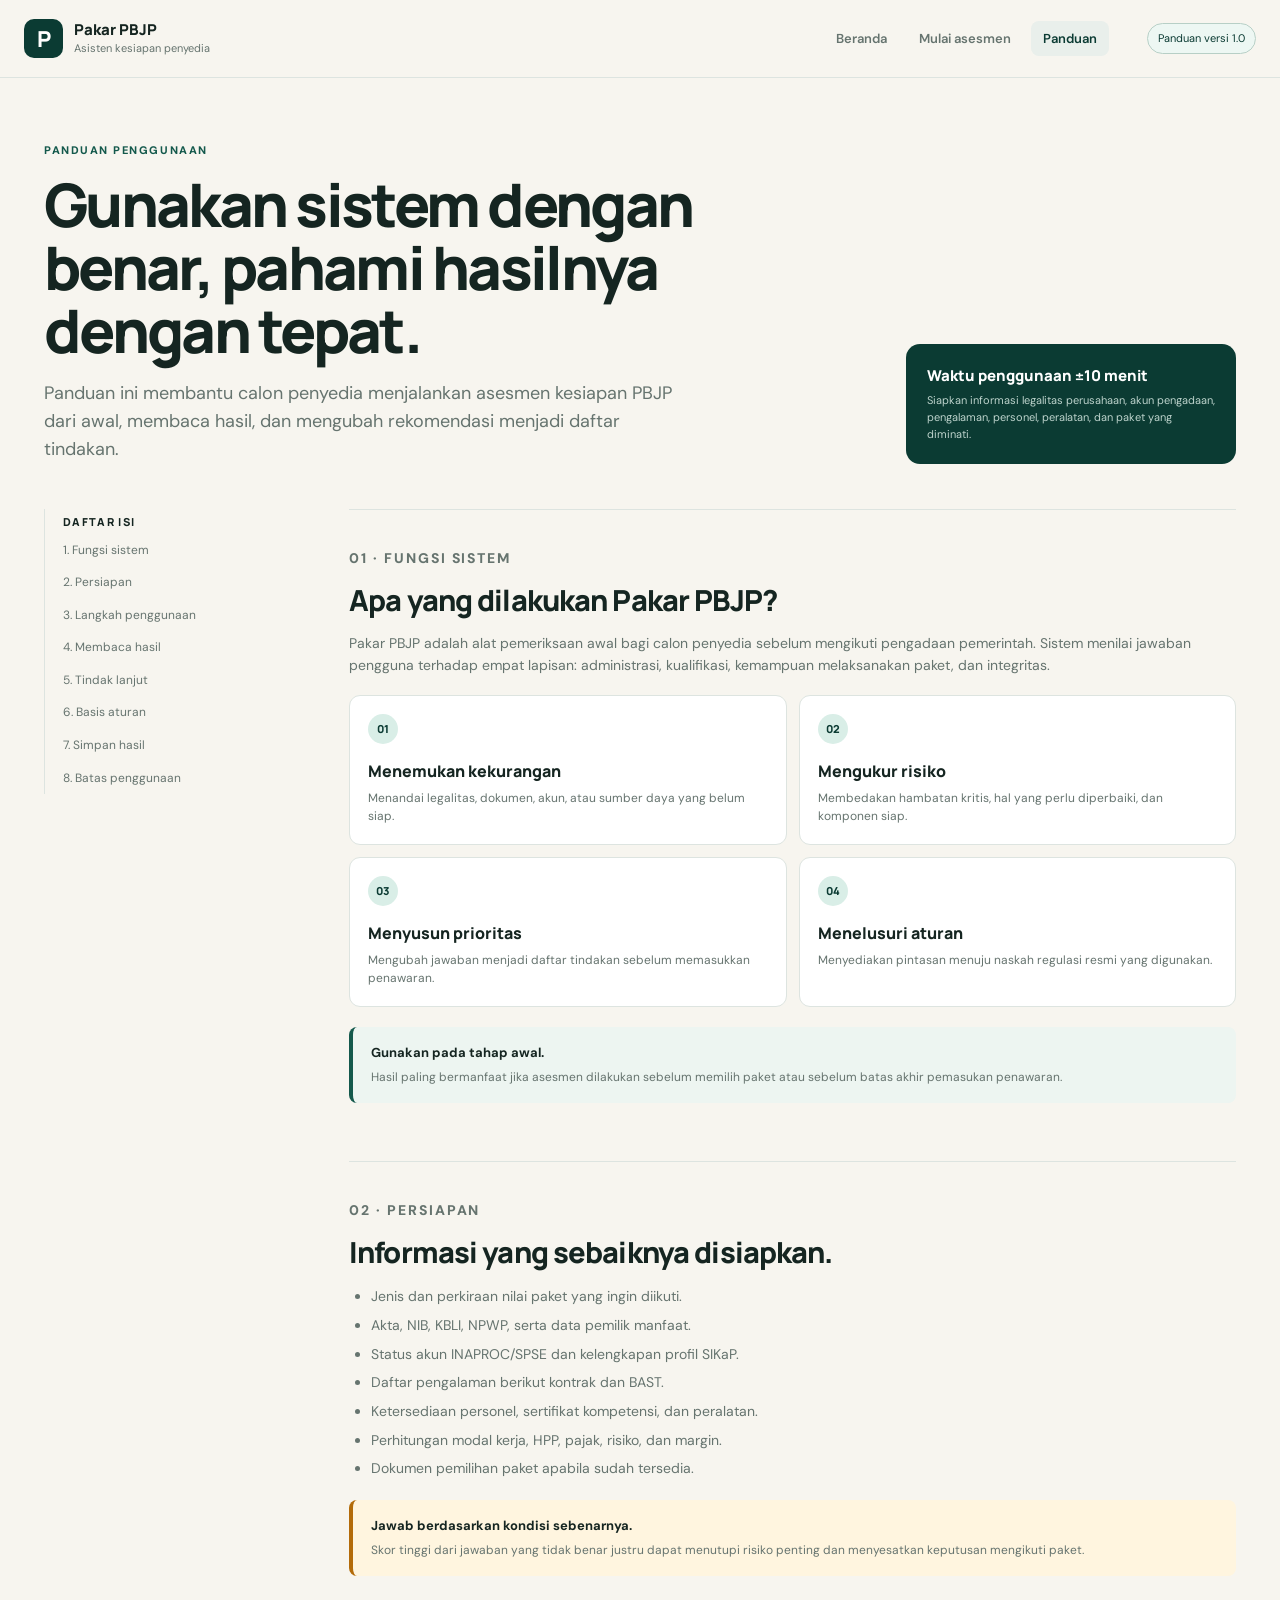
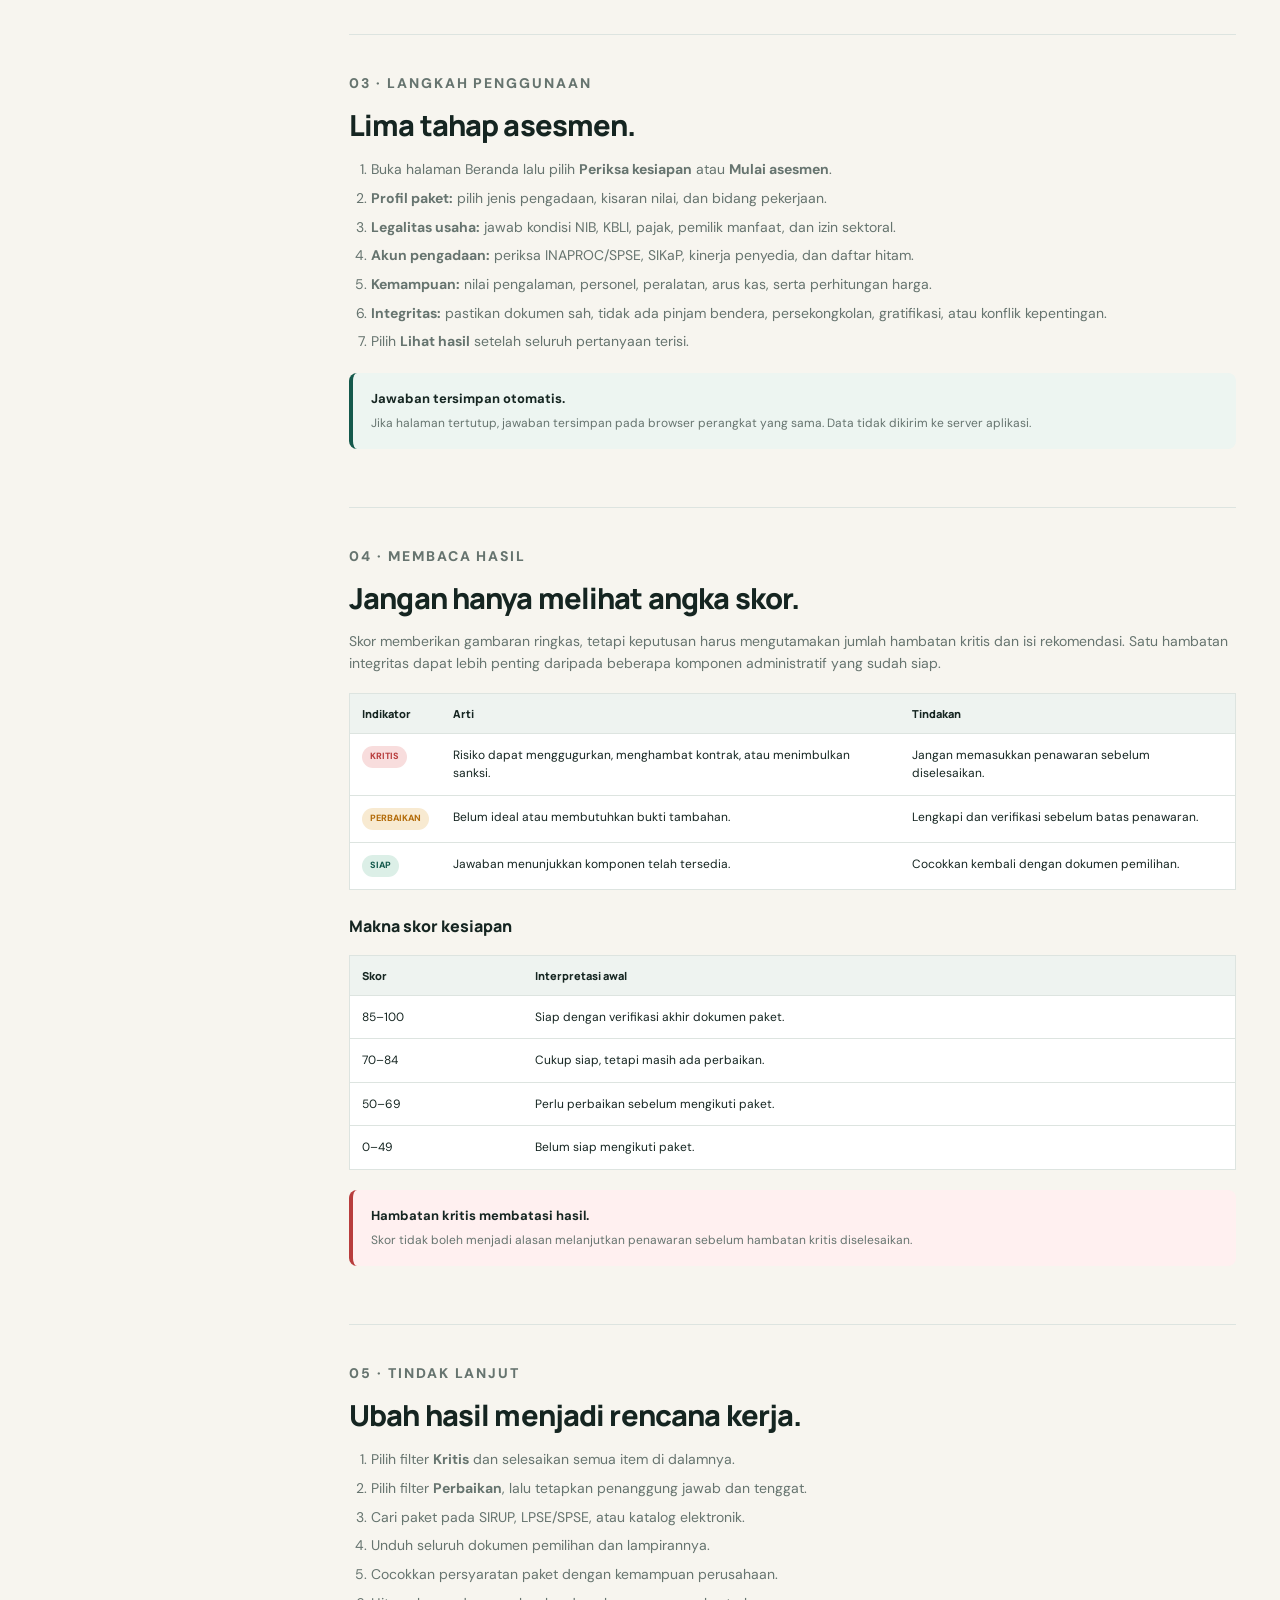
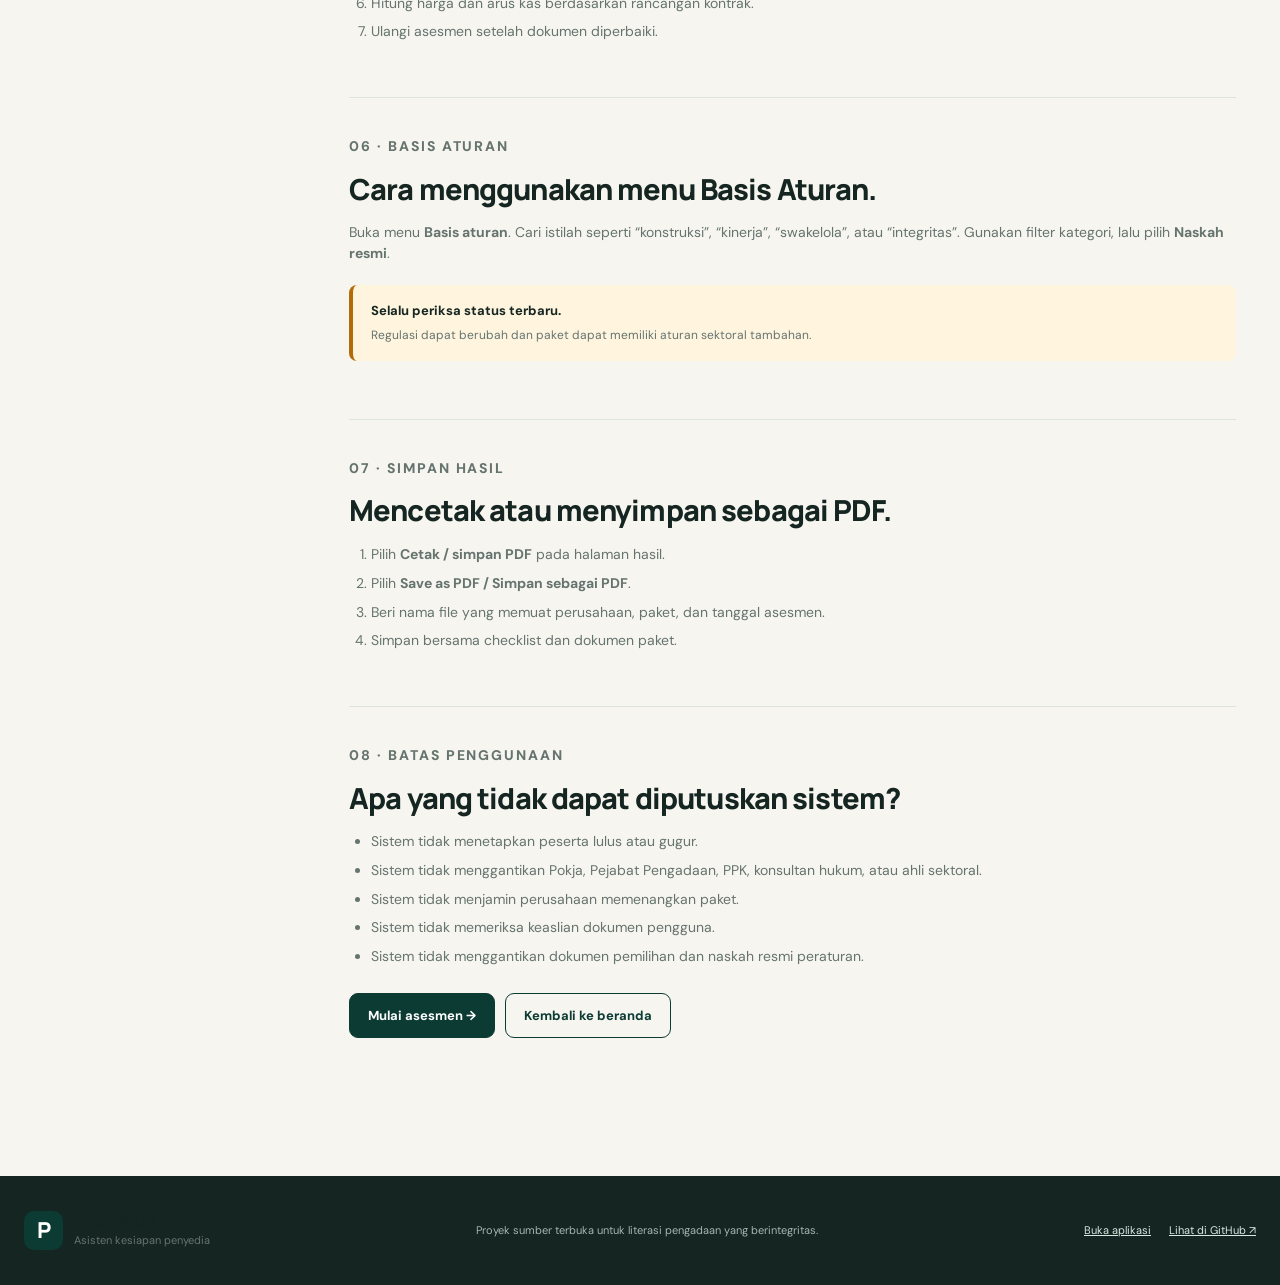
==== panduan.html @ 59e01fac "Tambahkan panduan penggunaan Pakar PBJP" ====
<!doctype html>
<html lang="id">
<head>
  <meta charset="utf-8">
  <meta name="viewport" content="width=device-width, initial-scale=1">
  <meta name="theme-color" content="#0b3b33">
  <meta name="description" content="Panduan menggunakan aplikasi Pakar PBJP untuk memeriksa kesiapan calon penyedia.">
  <title>Panduan Penggunaan — Pakar PBJP</title>
  <link rel="preconnect" href="https://fonts.googleapis.com">
  <link rel="preconnect" href="https://fonts.gstatic.com" crossorigin>
  <link href="https://fonts.googleapis.com/css2?family=DM+Sans:wght@400;500;600;700&family=Manrope:wght@600;700;800&display=swap" rel="stylesheet">
  <link rel="stylesheet" href="styles.css">
</head>
<body>
  <a class="skip-link" href="#content">Lewati ke isi</a>
  <header class="topbar">
    <a class="brand" href="index.html" aria-label="Kembali ke Pakar PBJP">
      <span class="brand-mark">P</span>
      <span><strong>Pakar PBJP</strong><small>Asisten kesiapan penyedia</small></span>
    </a>
    <nav aria-label="Navigasi utama">
      <a class="nav-link" href="index.html">Beranda</a>
      <a class="nav-link" href="index.html#assessment">Mulai asesmen</a>
      <a class="nav-link active" href="panduan.html">Panduan</a>
    </nav>
    <span class="update-badge">Panduan versi 1.0</span>
  </header>

  <main id="content">
    <section class="guide-hero">
      <div>
        <p class="eyebrow">Panduan penggunaan</p>
        <h1>Gunakan sistem dengan benar, pahami hasilnya dengan tepat.</h1>
        <p class="lead">Panduan ini membantu calon penyedia menjalankan asesmen kesiapan PBJP dari awal, membaca hasil, dan mengubah rekomendasi menjadi daftar tindakan.</p>
      </div>
      <aside class="guide-meta">
        <strong>Waktu penggunaan ±10 menit</strong>
        <small>Siapkan informasi legalitas perusahaan, akun pengadaan, pengalaman, personel, peralatan, dan paket yang diminati.</small>
      </aside>
    </section>

    <div class="guide-layout">
      <aside class="guide-toc" aria-label="Daftar isi panduan">
        <strong>Daftar isi</strong>
        <a href="#fungsi">1. Fungsi sistem</a><a href="#persiapan">2. Persiapan</a>
        <a href="#langkah">3. Langkah penggunaan</a><a href="#hasil">4. Membaca hasil</a>
        <a href="#tindak-lanjut">5. Tindak lanjut</a><a href="#aturan">6. Basis aturan</a>
        <a href="#simpan">7. Simpan hasil</a><a href="#batas">8. Batas penggunaan</a>
      </aside>

      <article class="guide-content">
        <section class="guide-section" id="fungsi">
          <p class="eyebrow">01 · Fungsi sistem</p>
          <h2>Apa yang dilakukan Pakar PBJP?</h2>
          <p>Pakar PBJP adalah alat pemeriksaan awal bagi calon penyedia sebelum mengikuti pengadaan pemerintah. Sistem menilai jawaban pengguna terhadap empat lapisan: administrasi, kualifikasi, kemampuan melaksanakan paket, dan integritas.</p>
          <div class="guide-cards">
            <div class="guide-card"><span>01</span><h3>Menemukan kekurangan</h3><p>Menandai legalitas, dokumen, akun, atau sumber daya yang belum siap.</p></div>
            <div class="guide-card"><span>02</span><h3>Mengukur risiko</h3><p>Membedakan hambatan kritis, hal yang perlu diperbaiki, dan komponen siap.</p></div>
            <div class="guide-card"><span>03</span><h3>Menyusun prioritas</h3><p>Mengubah jawaban menjadi daftar tindakan sebelum memasukkan penawaran.</p></div>
            <div class="guide-card"><span>04</span><h3>Menelusuri aturan</h3><p>Menyediakan pintasan menuju naskah regulasi resmi yang digunakan.</p></div>
          </div>
          <div class="guide-callout"><strong>Gunakan pada tahap awal.</strong><p>Hasil paling bermanfaat jika asesmen dilakukan sebelum memilih paket atau sebelum batas akhir pemasukan penawaran.</p></div>
        </section>

        <section class="guide-section" id="persiapan">
          <p class="eyebrow">02 · Persiapan</p><h2>Informasi yang sebaiknya disiapkan.</h2>
          <ul>
            <li>Jenis dan perkiraan nilai paket yang ingin diikuti.</li>
            <li>Akta, NIB, KBLI, NPWP, serta data pemilik manfaat.</li>
            <li>Status akun INAPROC/SPSE dan kelengkapan profil SIKaP.</li>
            <li>Daftar pengalaman berikut kontrak dan BAST.</li>
            <li>Ketersediaan personel, sertifikat kompetensi, dan peralatan.</li>
            <li>Perhitungan modal kerja, HPP, pajak, risiko, dan margin.</li>
            <li>Dokumen pemilihan paket apabila sudah tersedia.</li>
          </ul>
          <div class="guide-callout warning"><strong>Jawab berdasarkan kondisi sebenarnya.</strong><p>Skor tinggi dari jawaban yang tidak benar justru dapat menutupi risiko penting dan menyesatkan keputusan mengikuti paket.</p></div>
        </section>

        <section class="guide-section" id="langkah">
          <p class="eyebrow">03 · Langkah penggunaan</p><h2>Lima tahap asesmen.</h2>
          <ol>
            <li>Buka halaman Beranda lalu pilih <strong>Periksa kesiapan</strong> atau <strong>Mulai asesmen</strong>.</li>
            <li><strong>Profil paket:</strong> pilih jenis pengadaan, kisaran nilai, dan bidang pekerjaan.</li>
            <li><strong>Legalitas usaha:</strong> jawab kondisi NIB, KBLI, pajak, pemilik manfaat, dan izin sektoral.</li>
            <li><strong>Akun pengadaan:</strong> periksa INAPROC/SPSE, SIKaP, kinerja penyedia, dan daftar hitam.</li>
            <li><strong>Kemampuan:</strong> nilai pengalaman, personel, peralatan, arus kas, serta perhitungan harga.</li>
            <li><strong>Integritas:</strong> pastikan dokumen sah, tidak ada pinjam bendera, persekongkolan, gratifikasi, atau konflik kepentingan.</li>
            <li>Pilih <strong>Lihat hasil</strong> setelah seluruh pertanyaan terisi.</li>
          </ol>
          <div class="guide-callout"><strong>Jawaban tersimpan otomatis.</strong><p>Jika halaman tertutup, jawaban tersimpan pada browser perangkat yang sama. Data tidak dikirim ke server aplikasi.</p></div>
        </section>

        <section class="guide-section" id="hasil">
          <p class="eyebrow">04 · Membaca hasil</p><h2>Jangan hanya melihat angka skor.</h2>
          <p>Skor memberikan gambaran ringkas, tetapi keputusan harus mengutamakan jumlah hambatan kritis dan isi rekomendasi. Satu hambatan integritas dapat lebih penting daripada beberapa komponen administratif yang sudah siap.</p>
          <table class="meaning-table">
            <thead><tr><th>Indikator</th><th>Arti</th><th>Tindakan</th></tr></thead>
            <tbody>
              <tr><td><span class="risk-chip red">Kritis</span></td><td>Risiko dapat menggugurkan, menghambat kontrak, atau menimbulkan sanksi.</td><td>Jangan memasukkan penawaran sebelum diselesaikan.</td></tr>
              <tr><td><span class="risk-chip amber">Perbaikan</span></td><td>Belum ideal atau membutuhkan bukti tambahan.</td><td>Lengkapi dan verifikasi sebelum batas penawaran.</td></tr>
              <tr><td><span class="risk-chip green">Siap</span></td><td>Jawaban menunjukkan komponen telah tersedia.</td><td>Cocokkan kembali dengan dokumen pemilihan.</td></tr>
            </tbody>
          </table>
          <h3>Makna skor kesiapan</h3>
          <table class="meaning-table">
            <thead><tr><th>Skor</th><th>Interpretasi awal</th></tr></thead>
            <tbody><tr><td>85–100</td><td>Siap dengan verifikasi akhir dokumen paket.</td></tr><tr><td>70–84</td><td>Cukup siap, tetapi masih ada perbaikan.</td></tr><tr><td>50–69</td><td>Perlu perbaikan sebelum mengikuti paket.</td></tr><tr><td>0–49</td><td>Belum siap mengikuti paket.</td></tr></tbody>
          </table>
          <div class="guide-callout danger"><strong>Hambatan kritis membatasi hasil.</strong><p>Skor tidak boleh menjadi alasan melanjutkan penawaran sebelum hambatan kritis diselesaikan.</p></div>
        </section>

        <section class="guide-section" id="tindak-lanjut">
          <p class="eyebrow">05 · Tindak lanjut</p><h2>Ubah hasil menjadi rencana kerja.</h2>
          <ol>
            <li>Pilih filter <strong>Kritis</strong> dan selesaikan semua item di dalamnya.</li>
            <li>Pilih filter <strong>Perbaikan</strong>, lalu tetapkan penanggung jawab dan tenggat.</li>
            <li>Cari paket pada SIRUP, LPSE/SPSE, atau katalog elektronik.</li>
            <li>Unduh seluruh dokumen pemilihan dan lampirannya.</li>
            <li>Cocokkan persyaratan paket dengan kemampuan perusahaan.</li>
            <li>Hitung harga dan arus kas berdasarkan rancangan kontrak.</li>
            <li>Ulangi asesmen setelah dokumen diperbaiki.</li>
          </ol>
        </section>

        <section class="guide-section" id="aturan">
          <p class="eyebrow">06 · Basis aturan</p><h2>Cara menggunakan menu Basis Aturan.</h2>
          <p>Buka menu <strong>Basis aturan</strong>. Cari istilah seperti “konstruksi”, “kinerja”, “swakelola”, atau “integritas”. Gunakan filter kategori, lalu pilih <strong>Naskah resmi</strong>.</p>
          <div class="guide-callout warning"><strong>Selalu periksa status terbaru.</strong><p>Regulasi dapat berubah dan paket dapat memiliki aturan sektoral tambahan.</p></div>
        </section>

        <section class="guide-section" id="simpan">
          <p class="eyebrow">07 · Simpan hasil</p><h2>Mencetak atau menyimpan sebagai PDF.</h2>
          <ol><li>Pilih <strong>Cetak / simpan PDF</strong> pada halaman hasil.</li><li>Pilih <strong>Save as PDF / Simpan sebagai PDF</strong>.</li><li>Beri nama file yang memuat perusahaan, paket, dan tanggal asesmen.</li><li>Simpan bersama checklist dan dokumen paket.</li></ol>
        </section>

        <section class="guide-section" id="batas">
          <p class="eyebrow">08 · Batas penggunaan</p><h2>Apa yang tidak dapat diputuskan sistem?</h2>
          <ul>
            <li>Sistem tidak menetapkan peserta lulus atau gugur.</li>
            <li>Sistem tidak menggantikan Pokja, Pejabat Pengadaan, PPK, konsultan hukum, atau ahli sektoral.</li>
            <li>Sistem tidak menjamin perusahaan memenangkan paket.</li>
            <li>Sistem tidak memeriksa keaslian dokumen pengguna.</li>
            <li>Sistem tidak menggantikan dokumen pemilihan dan naskah resmi peraturan.</li>
          </ul>
          <div class="guide-actions"><a class="primary" href="index.html#assessment">Mulai asesmen →</a><a class="secondary" href="index.html">Kembali ke beranda</a></div>
        </section>
      </article>
    </div>
  </main>

  <footer>
    <div class="brand"><span class="brand-mark">P</span><span><strong>Pakar PBJP</strong><small>Asisten kesiapan penyedia</small></span></div>
    <p>Proyek sumber terbuka untuk literasi pengadaan yang berintegritas.</p>
    <div class="footer-links"><a href="index.html">Buka aplikasi</a><a href="https://github.com/Rofikk/pakar-pbjp" target="_blank" rel="noreferrer">Lihat di GitHub ↗</a></div>
  </footer>
</body>
</html>
---- styles.css ----
:root{--ink:#152521;--muted:#66746f;--green:#0b3b33;--green2:#14594c;--mint:#d9eee7;--cream:#f7f5ef;--paper:#fff;--line:#dde4e0;--red:#b83d3d;--amber:#b36b09;--shadow:0 18px 50px rgba(17,45,38,.09)}
*{box-sizing:border-box}html{scroll-behavior:smooth}body{margin:0;color:var(--ink);background:var(--cream);font-family:"DM Sans",sans-serif;line-height:1.55}.skip-link{position:absolute;left:-999px}.skip-link:focus{left:16px;top:16px;z-index:99;background:#fff;padding:10px}.topbar{height:78px;background:rgba(247,245,239,.95);backdrop-filter:blur(12px);display:flex;align-items:center;padding:0 max(24px,calc((100vw - 1240px)/2));border-bottom:1px solid var(--line);gap:38px;position:sticky;top:0;z-index:20}.brand{display:flex;align-items:center;gap:11px;text-decoration:none;color:var(--ink);margin-right:auto}.brand-mark{display:grid;place-items:center;width:39px;height:39px;border-radius:10px;background:var(--green);color:white;font:800 22px Manrope}.brand strong,.brand small{display:block}.brand strong{font:800 15px Manrope}.brand small{font-size:11px;color:var(--muted)}nav{display:flex;gap:8px}.nav-link{border:0;background:transparent;padding:9px 12px;border-radius:8px;color:var(--muted);cursor:pointer;font:600 13px "DM Sans"}.nav-link:hover,.nav-link.active{color:var(--green);background:#e9efeb}.update-badge{font-size:11px;border:1px solid #b7cfc6;background:#edf7f3;color:var(--green);padding:6px 10px;border-radius:99px}.view{display:none}.view.active{display:block}.hero{max-width:1240px;margin:0 auto;padding:82px 24px 62px;display:grid;grid-template-columns:1.08fr .92fr;gap:80px;align-items:center}.eyebrow{text-transform:uppercase;letter-spacing:.14em;color:var(--green2);font-size:11px;font-weight:800;margin:0 0 14px}.hero h1,.page-intro h1,.result-header h1{font:800 clamp(38px,5vw,68px)/1.04 Manrope;margin:0;letter-spacing:-.045em;max-width:780px}.lead{font-size:18px;color:var(--muted);max-width:650px;margin:25px 0 30px}.hero-actions,.result-actions,.form-actions{display:flex;gap:12px}.primary,.secondary{border-radius:9px;padding:13px 18px;font:700 13px "DM Sans";cursor:pointer;border:1px solid var(--green);transition:.2s}.primary{background:var(--green);color:#fff}.primary:hover{background:var(--green2);transform:translateY(-1px)}.secondary{background:transparent;color:var(--green)}.secondary:hover{background:#e8efeb}.microcopy{font-size:11px;color:#7a8782;margin-top:17px}.hero-panel{background:var(--green);color:#fff;border-radius:18px;padding:25px;box-shadow:var(--shadow);position:relative}.hero-panel:before{content:"";position:absolute;inset:-13px 18px auto -13px;height:70%;border:1px solid #8bb1a5;border-radius:18px;z-index:-1}.panel-head,.panel-foot,.progress-label{display:flex;justify-content:space-between;align-items:center}.panel-head{font:700 12px Manrope;padding-bottom:19px;border-bottom:1px solid rgba(255,255,255,.15)}.status-dot{color:#9de1c9;font-size:10px}.status-dot:before{content:"";display:inline-block;width:6px;height:6px;border-radius:50%;background:#72d5b2;margin-right:6px}.process-list{list-style:none;margin:0;padding:8px 0}.process-list li{display:flex;gap:15px;padding:17px 0;border-bottom:1px solid rgba(255,255,255,.11)}.process-list li>span{font:700 11px Manrope;color:#8fc5b4}.process-list strong,.process-list small{display:block}.process-list strong{font:700 14px Manrope}.process-list small{font-size:11px;color:#afc8c0;margin-top:3px}.panel-foot{font-size:11px;padding-top:17px;color:#c3d8d1}.trust-strip{background:#fff;border-block:1px solid var(--line);padding:20px max(24px,calc((100vw - 1240px)/2));display:flex;align-items:center;justify-content:space-between;gap:30px}.trust-strip p{font-size:12px;color:var(--muted)}.trust-strip div{display:flex;gap:8px;flex-wrap:wrap}.trust-strip span{font:700 10px Manrope;background:#f1f5f2;padding:7px 10px;border-radius:5px}.feature-section{max-width:1240px;margin:auto;padding:80px 24px 100px}.section-heading h2,.result-section-head h2{font:800 36px/1.15 Manrope;margin:0;letter-spacing:-.03em}.feature-grid{display:grid;grid-template-columns:repeat(4,1fr);gap:15px;margin-top:38px}.feature-grid article{background:#fff;border:1px solid var(--line);border-radius:13px;padding:24px;min-height:210px}.feature-grid .icon{font:700 11px Manrope;color:var(--green2);display:block;margin-bottom:35px}.feature-grid h3{font:800 18px Manrope;margin:0 0 10px}.feature-grid p{font-size:13px;color:var(--muted);margin:0}.assessment-shell.active{display:grid;grid-template-columns:330px minmax(0,850px);max-width:1240px;margin:0 auto;min-height:calc(100vh - 78px)}.assessment-side{padding:45px 35px 50px 24px;border-right:1px solid var(--line)}.assessment-side h2{font:800 27px Manrope;margin:0 0 8px}.assessment-side>p:not(.eyebrow){font-size:13px;color:var(--muted)}.back-link{border:0;background:transparent;padding:0;margin-bottom:40px;color:var(--muted);cursor:pointer}.progress-wrap{margin:33px 0}.progress-label{font-size:11px;margin-bottom:8px}.progress{height:6px;background:#dce5e0;border-radius:10px;overflow:hidden}.progress span{display:block;height:100%;width:20%;background:var(--green2);transition:.25s}.stepper{list-style:none;padding:0;margin:35px 0}.stepper li{display:flex;gap:12px;align-items:center;color:#8b9692;font-size:12px;padding:9px 0}.stepper li span{width:25px;height:25px;border-radius:50%;display:grid;place-items:center;border:1px solid #cad4cf;font-size:10px}.stepper li.active{color:var(--green);font-weight:700}.stepper li.active span,.stepper li.done span{background:var(--green);border-color:var(--green);color:#fff}.privacy-note{background:#edf3ef;border-radius:10px;padding:15px;font-size:11px;margin-top:35px}.privacy-note p{margin:4px 0 0;color:var(--muted)}.assessment-main{padding:52px 50px}.question-head{margin-bottom:33px}.question-head .counter{font:800 11px Manrope;color:var(--green2)}.question-head h1{font:800 32px/1.15 Manrope;margin:8px 0}.question-head p{color:var(--muted);font-size:14px}.question-group{border:0;padding:0;margin:0 0 27px}.question-group legend{font:700 15px Manrope;margin-bottom:12px}.required{color:var(--red)}.option-grid{display:grid;grid-template-columns:repeat(2,1fr);gap:10px}.option{position:relative}.option input{position:absolute;opacity:0}.option label{display:block;background:#fff;border:1px solid var(--line);border-radius:10px;padding:14px 15px;cursor:pointer;min-height:67px}.option label strong,.option label small{display:block}.option label strong{font-size:13px}.option label small{font-size:11px;color:var(--muted);margin-top:3px}.option input:checked+label{border:2px solid var(--green2);background:#edf7f3;padding:13px 14px}.option input:focus-visible+label{outline:3px solid #83b7a7}.field input,.field select{width:100%;padding:13px;border:1px solid var(--line);border-radius:9px;background:#fff;font:13px "DM Sans";margin-top:7px}.form-actions{justify-content:space-between;border-top:1px solid var(--line);padding-top:25px;margin-top:35px}.error-message{background:#fff0f0;color:#8f2c2c;border:1px solid #e8bbbb;padding:10px 12px;border-radius:8px;font-size:12px;margin-bottom:18px}.result-view,.rules-view{max-width:1240px;margin:auto;padding:55px 24px 100px}.result-header{display:flex;justify-content:space-between;align-items:end;border-bottom:1px solid var(--line);padding-bottom:32px}.result-header h1,.page-intro h1{font-size:44px}.result-header>div>p:last-child,.page-intro>p:last-child{color:var(--muted);max-width:700px}.score-grid{display:grid;grid-template-columns:2fr repeat(3,1fr);gap:12px;margin:25px 0}.score-card,.stat-card,.aside-card{background:#fff;border:1px solid var(--line);border-radius:12px;padding:20px}.score-card{display:flex;align-items:center;gap:20px}.score-card h2{font:800 20px Manrope;margin:0}.score-card p:last-child{font-size:12px;color:var(--muted);margin:5px 0}.score-ring{--score:0;flex:0 0 88px;width:88px;height:88px;border-radius:50%;display:grid;place-items:center;background:conic-gradient(var(--green2) calc(var(--score)*1%),#e1e8e4 0);position:relative;font:800 25px Manrope}.score-ring:before{content:"";position:absolute;inset:8px;background:#fff;border-radius:50%}.score-ring span,.score-ring small{position:relative;z-index:1}.score-ring small{font-size:9px;margin-left:-24px;margin-top:35px}.stat-card{display:flex;align-items:center;gap:12px}.stat-card strong,.stat-card small{display:block}.stat-card strong{font:800 25px Manrope}.stat-card small{font-size:10px;color:var(--muted)}.stat-icon{width:35px;height:35px;border-radius:50%;display:grid;place-items:center;font-weight:800}.stat-icon.danger{background:#f8dddd;color:var(--red)}.stat-icon.warning{background:#f8ead1;color:var(--amber)}.stat-icon.good{background:#dcefe7;color:var(--green2)}.result-layout{display:grid;grid-template-columns:minmax(0,1fr) 300px;gap:22px;margin-top:42px}.result-section-head{display:flex;align-items:end;justify-content:space-between;margin-bottom:20px}.filter-group{display:flex;gap:5px}.filter-group button{border:1px solid var(--line);background:#fff;border-radius:99px;padding:6px 10px;font-size:10px;cursor:pointer}.filter-group button.active{background:var(--green);color:#fff}.recommendation{background:#fff;border:1px solid var(--line);border-left:4px solid var(--amber);border-radius:10px;padding:17px;margin-bottom:10px;display:grid;grid-template-columns:35px 1fr auto;gap:12px}.recommendation.critical{border-left-color:var(--red)}.recommendation.ready{border-left-color:#2d9171}.recommendation h3{font:800 14px Manrope;margin:0 0 4px}.recommendation p{font-size:12px;color:var(--muted);margin:0}.recommendation .tag{font-size:9px;text-transform:uppercase;font-weight:800}.result-aside{display:flex;flex-direction:column;gap:12px}.aside-card h4{font-size:12px;margin:11px 0 2px}.aside-card p,.aside-card li{font-size:11px;color:var(--muted)}.aside-card ol{padding-left:18px}.aside-card.caution{background:#fff8e9;border-color:#ead8b4}.page-intro{padding:20px 0 30px;border-bottom:1px solid var(--line)}.rule-toolbar{display:flex;gap:10px;margin:25px 0}.rule-toolbar input{flex:1}.rule-toolbar input,.rule-toolbar select{background:#fff;border:1px solid var(--line);padding:12px 14px;border-radius:9px;font:12px "DM Sans"}.rule-list{display:grid;gap:10px}.rule-card{background:#fff;border:1px solid var(--line);border-radius:10px;padding:20px;display:grid;grid-template-columns:150px 1fr auto;gap:18px;align-items:start}.rule-card .category{font:800 10px Manrope;color:var(--green2);text-transform:uppercase}.rule-card h3{font:800 16px Manrope;margin:0 0 6px}.rule-card p{font-size:12px;color:var(--muted);margin:0}.rule-card a{font-size:11px;color:var(--green2)}.rules-disclaimer{margin-top:25px;padding:17px;background:#ecefe9;border-radius:9px;font-size:11px;color:var(--muted)}footer{background:var(--ink);color:#fff;padding:35px max(24px,calc((100vw - 1240px)/2));display:flex;align-items:center;gap:35px}footer p{font-size:11px;color:#a6b6b0;margin-right:auto}footer a{color:#d6ebe3;font-size:11px}
@media(max-width:900px){.topbar nav,.update-badge{display:none}.hero{grid-template-columns:1fr;padding-top:55px;gap:45px}.feature-grid{grid-template-columns:repeat(2,1fr)}.assessment-shell.active{grid-template-columns:1fr}.assessment-side{border-right:0;border-bottom:1px solid var(--line);padding:25px}.stepper{display:none}.assessment-main{padding:35px 24px}.score-grid{grid-template-columns:repeat(3,1fr)}.score-card{grid-column:1/-1}.result-layout{grid-template-columns:1fr}.rule-card{grid-template-columns:1fr}.rule-card a{justify-self:start}}@media(max-width:600px){.hero{padding:42px 18px}.hero h1{font-size:40px}.hero-actions,.result-actions{flex-direction:column}.trust-strip{align-items:flex-start;flex-direction:column}.feature-grid,.option-grid{grid-template-columns:1fr}.result-header{align-items:flex-start;flex-direction:column;gap:20px}.score-grid{grid-template-columns:1fr}.score-card{grid-column:auto}.result-section-head{align-items:flex-start;flex-direction:column;gap:15px}.result-actions{width:100%}.result-actions button{width:100%}.rule-toolbar{flex-direction:column}footer{align-items:flex-start;flex-direction:column}footer p{margin:0}.assessment-main{padding:28px 18px}.assessment-side{padding:22px 18px}.result-view,.rules-view{padding-inline:18px}}
@media print{.topbar,footer,.result-actions,.filter-group{display:none!important}.view{display:none!important}#result{display:block!important;padding:0}.result-layout{grid-template-columns:1fr}.recommendation{break-inside:avoid}}

.nav-link{text-decoration:none}.footer-links{display:flex;gap:18px}.guide-hero{max-width:1240px;margin:auto;padding:64px 24px 45px;display:grid;grid-template-columns:1fr 330px;gap:55px;align-items:end}.guide-hero h1{font:800 clamp(38px,5vw,60px)/1.05 Manrope;letter-spacing:-.045em;margin:0 0 18px}.guide-hero .lead{margin:0}.guide-meta{background:var(--green);color:#fff;border-radius:14px;padding:21px}.guide-meta strong,.guide-meta small{display:block}.guide-meta strong{font:800 15px Manrope;margin-bottom:6px}.guide-meta small{font-size:11px;color:#bdd3cc}.guide-layout{max-width:1240px;margin:auto;padding:0 24px 100px;display:grid;grid-template-columns:250px minmax(0,1fr);gap:55px}.guide-toc{position:sticky;top:105px;align-self:start;border-left:1px solid var(--line);padding-left:18px}.guide-toc strong{font:800 11px Manrope;text-transform:uppercase;letter-spacing:.12em}.guide-toc a{display:block;color:var(--muted);text-decoration:none;font-size:12px;padding:7px 0}.guide-toc a:hover{color:var(--green2)}.guide-content{min-width:0}.guide-section{padding:38px 0;border-top:1px solid var(--line);scroll-margin-top:100px}.guide-section h2{font:800 29px/1.2 Manrope;letter-spacing:-.03em;margin:0 0 15px}.guide-section h3{font:800 16px Manrope;margin:25px 0 8px}.guide-section p,.guide-section li{font-size:14px;color:var(--muted)}.guide-section li{margin:7px 0}.guide-section ol,.guide-section ul{padding-left:22px}.guide-cards{display:grid;grid-template-columns:repeat(2,1fr);gap:12px;margin-top:18px}.guide-card{background:#fff;border:1px solid var(--line);border-radius:11px;padding:18px}.guide-card span{display:grid;place-items:center;width:30px;height:30px;border-radius:50%;background:var(--mint);color:var(--green);font:800 11px Manrope;margin-bottom:16px}.guide-card h3{margin:0 0 7px}.guide-card p{font-size:12px;margin:0}.guide-callout{background:#edf5f1;border-left:4px solid var(--green2);border-radius:8px;padding:16px 18px;margin:20px 0}.guide-callout.warning{background:#fff5df;border-color:var(--amber)}.guide-callout.danger{background:#fff0f0;border-color:var(--red)}.guide-callout strong{display:block;font-size:13px}.guide-callout p{font-size:12px;margin:5px 0 0}.meaning-table{width:100%;border-collapse:collapse;background:#fff;border:1px solid var(--line);font-size:12px;margin:18px 0}.meaning-table th,.meaning-table td{text-align:left;padding:12px;border-bottom:1px solid var(--line);vertical-align:top}.meaning-table th{font:800 11px Manrope;background:#eef3f0}.risk-chip{display:inline-block;padding:4px 8px;border-radius:99px;font-size:9px;font-weight:800;text-transform:uppercase}.risk-chip.red{background:#f8dddd;color:var(--red)}.risk-chip.amber{background:#f8ead1;color:var(--amber)}.risk-chip.green{background:#dcefe7;color:var(--green2)}.guide-actions{display:flex;gap:10px;margin-top:25px}.guide-actions a{text-decoration:none}
@media(max-width:900px){.guide-hero{grid-template-columns:1fr}.guide-layout{grid-template-columns:1fr}.guide-toc{position:static;border-left:0;border-bottom:1px solid var(--line);padding:0 0 20px;display:flex;gap:12px;overflow:auto}.guide-toc strong{display:none}.guide-toc a{white-space:nowrap}}
@media(max-width:600px){.footer-links{flex-direction:column;gap:8px}.guide-hero{padding:42px 18px 30px}.guide-layout{padding:0 18px 75px}.guide-cards{grid-template-columns:1fr}.guide-actions{flex-direction:column}.meaning-table{font-size:10px}.meaning-table th,.meaning-table td{padding:9px}}
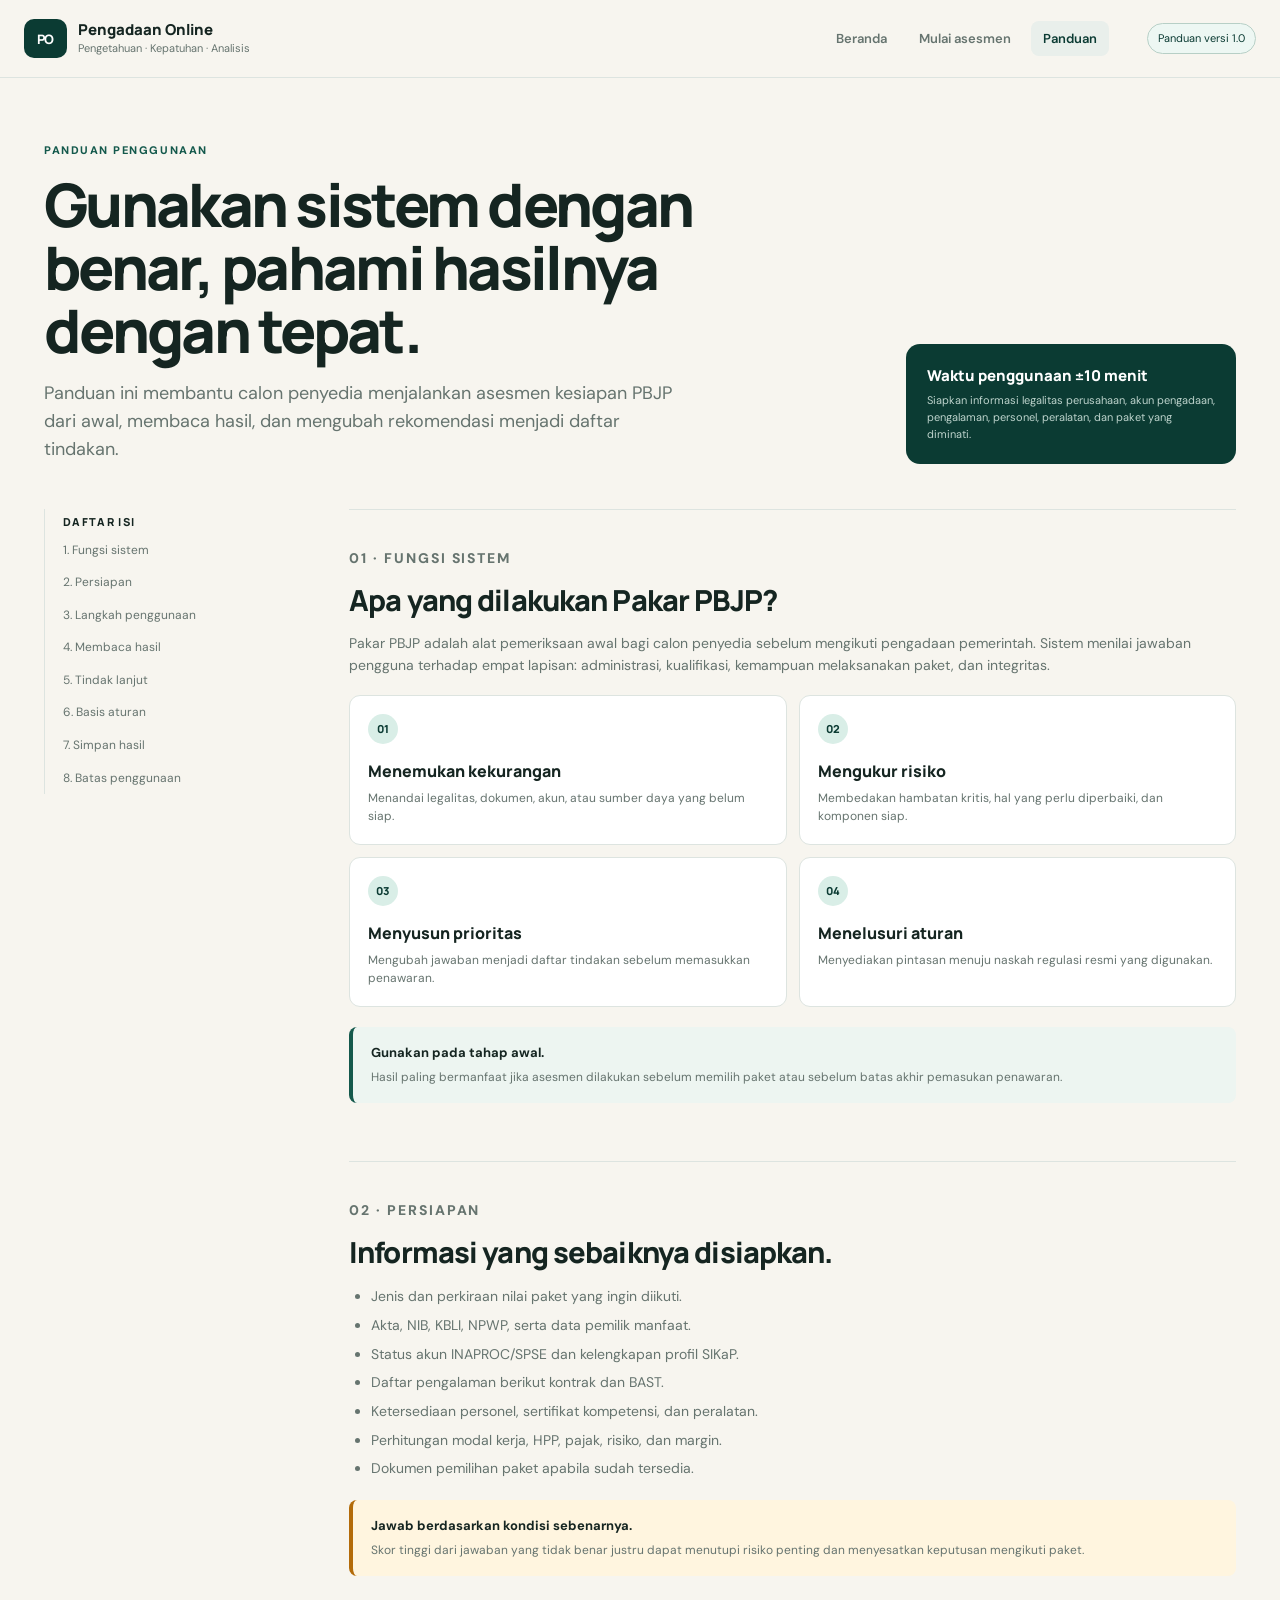
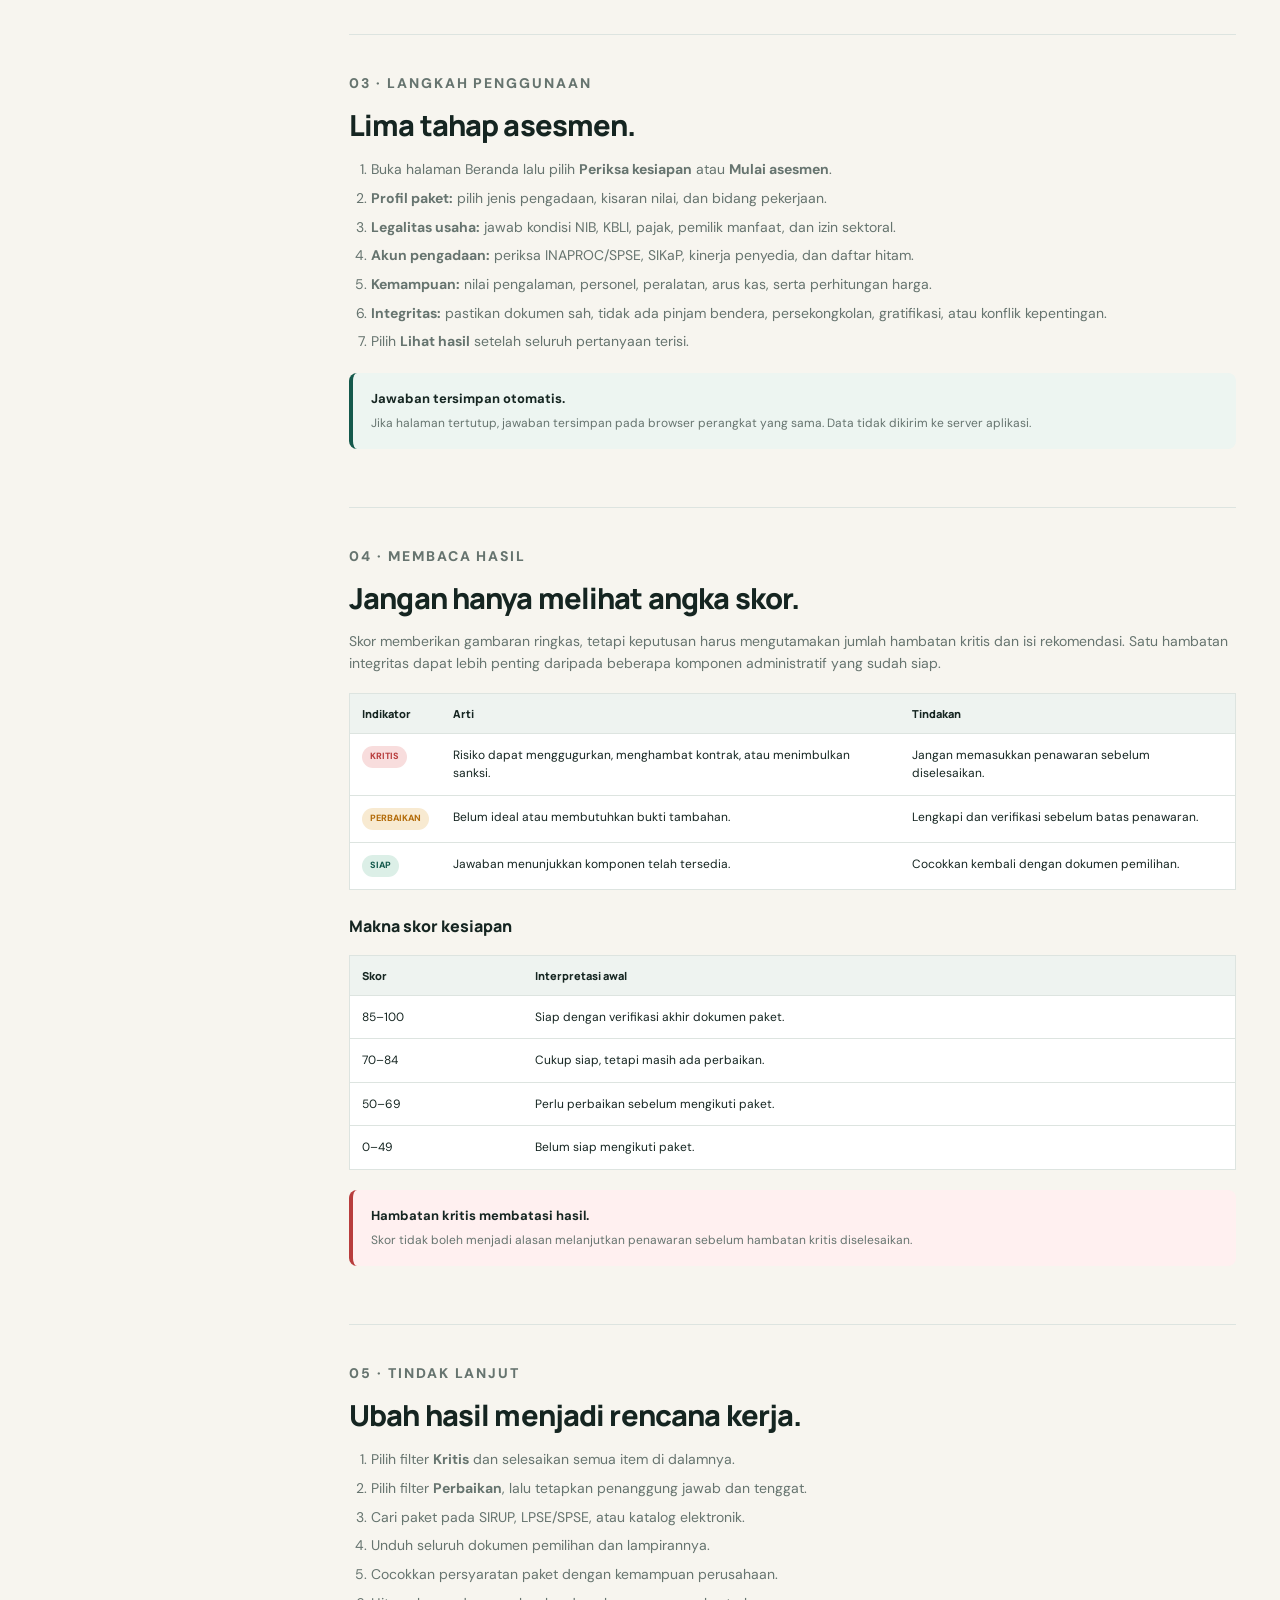
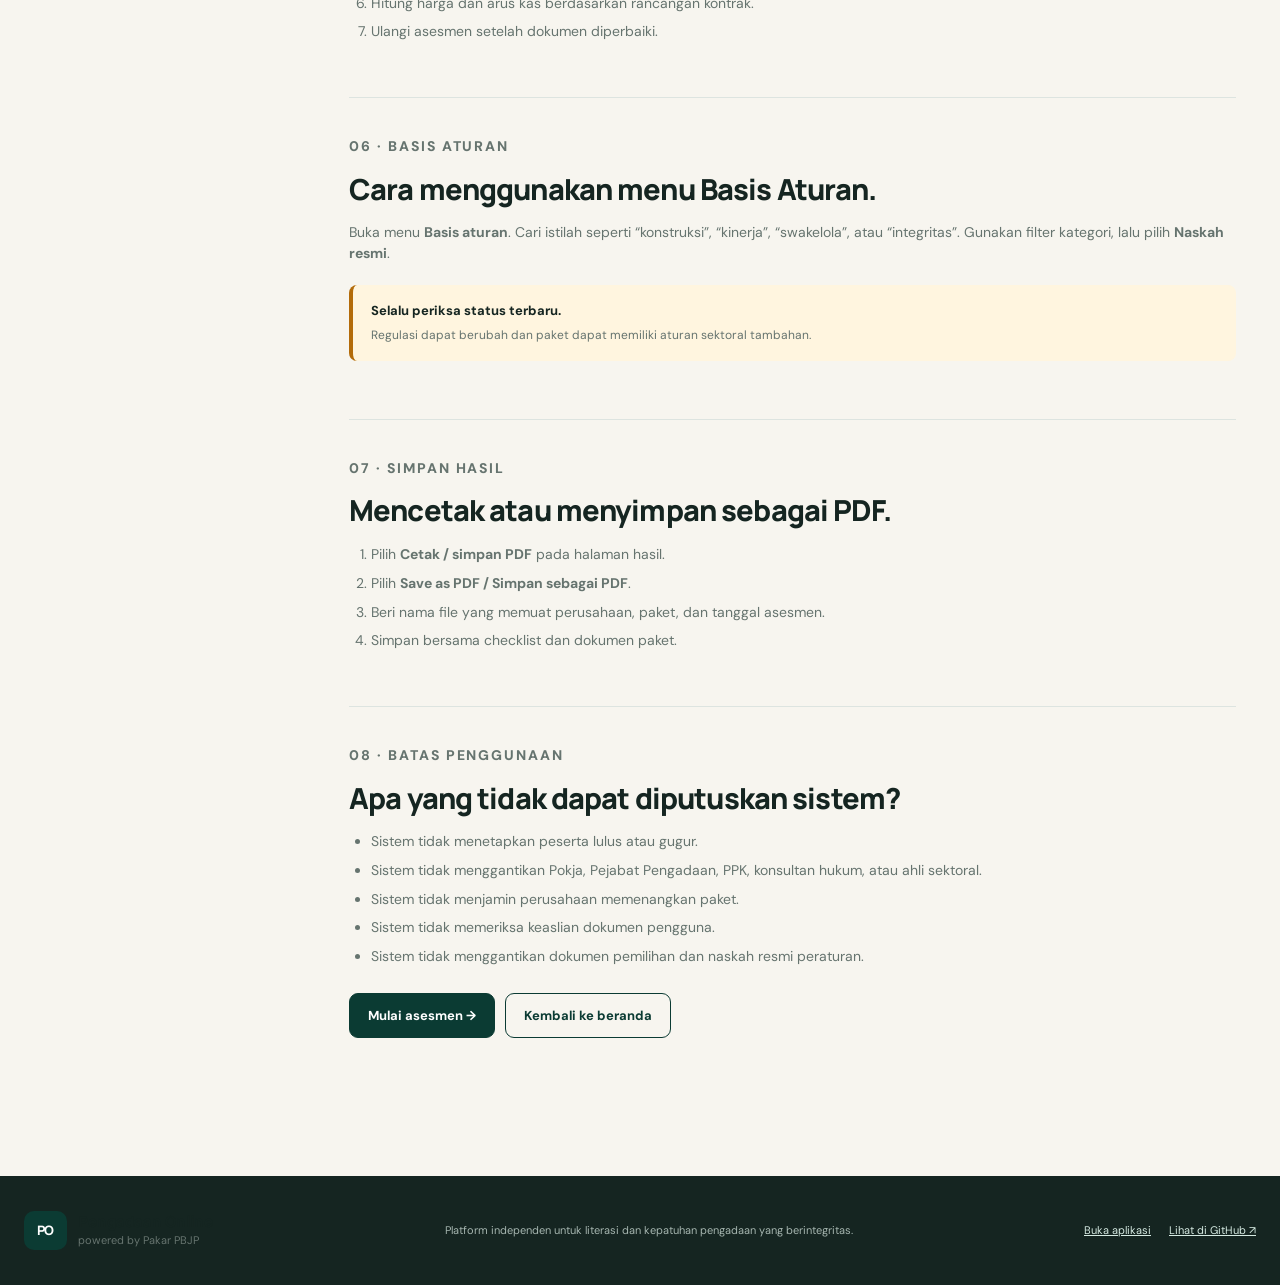
==== commit 905aa148: "Perbarui panduan.html untuk Pengadaan Online" ====
--- a/panduan.html
+++ b/panduan.html
@@ -4,8 +4,8 @@
   <meta charset="utf-8">
   <meta name="viewport" content="width=device-width, initial-scale=1">
   <meta name="theme-color" content="#0b3b33">
-  <meta name="description" content="Panduan menggunakan aplikasi Pakar PBJP untuk memeriksa kesiapan calon penyedia.">
-  <title>Panduan Penggunaan — Pakar PBJP</title>
+  <meta name="description" content="Panduan menggunakan Pakar PBJP di dalam platform Pengadaan Online.">
+  <title>Panduan Pakar PBJP — Pengadaan Online</title>
   <link rel="preconnect" href="https://fonts.googleapis.com">
   <link rel="preconnect" href="https://fonts.gstatic.com" crossorigin>
   <link href="https://fonts.googleapis.com/css2?family=DM+Sans:wght@400;500;600;700&family=Manrope:wght@600;700;800&display=swap" rel="stylesheet">
@@ -14,9 +14,9 @@
 <body>
   <a class="skip-link" href="#content">Lewati ke isi</a>
   <header class="topbar">
-    <a class="brand" href="index.html" aria-label="Kembali ke Pakar PBJP">
-      <span class="brand-mark">P</span>
-      <span><strong>Pakar PBJP</strong><small>Asisten kesiapan penyedia</small></span>
+    <a class="brand" href="index.html" aria-label="Kembali ke Pengadaan Online">
+      <span class="brand-mark">PO</span>
+      <span><strong>Pengadaan Online</strong><small>Pengetahuan · Kepatuhan · Analisis</small></span>
     </a>
     <nav aria-label="Navigasi utama">
       <a class="nav-link" href="index.html">Beranda</a>
@@ -149,8 +149,8 @@
   </main>
 
   <footer>
-    <div class="brand"><span class="brand-mark">P</span><span><strong>Pakar PBJP</strong><small>Asisten kesiapan penyedia</small></span></div>
-    <p>Proyek sumber terbuka untuk literasi pengadaan yang berintegritas.</p>
+    <div class="brand"><span class="brand-mark">PO</span><span><strong>Pengadaan Online</strong><small>powered by Pakar PBJP</small></span></div>
+    <p>Platform independen untuk literasi dan kepatuhan pengadaan yang berintegritas.</p>
     <div class="footer-links"><a href="index.html">Buka aplikasi</a><a href="https://github.com/Rofikk/pakar-pbjp" target="_blank" rel="noreferrer">Lihat di GitHub ↗</a></div>
   </footer>
 </body>
--- a/styles.css
+++ b/styles.css
@@ -6,3 +6,7 @@
 .nav-link{text-decoration:none}.footer-links{display:flex;gap:18px}.guide-hero{max-width:1240px;margin:auto;padding:64px 24px 45px;display:grid;grid-template-columns:1fr 330px;gap:55px;align-items:end}.guide-hero h1{font:800 clamp(38px,5vw,60px)/1.05 Manrope;letter-spacing:-.045em;margin:0 0 18px}.guide-hero .lead{margin:0}.guide-meta{background:var(--green);color:#fff;border-radius:14px;padding:21px}.guide-meta strong,.guide-meta small{display:block}.guide-meta strong{font:800 15px Manrope;margin-bottom:6px}.guide-meta small{font-size:11px;color:#bdd3cc}.guide-layout{max-width:1240px;margin:auto;padding:0 24px 100px;display:grid;grid-template-columns:250px minmax(0,1fr);gap:55px}.guide-toc{position:sticky;top:105px;align-self:start;border-left:1px solid var(--line);padding-left:18px}.guide-toc strong{font:800 11px Manrope;text-transform:uppercase;letter-spacing:.12em}.guide-toc a{display:block;color:var(--muted);text-decoration:none;font-size:12px;padding:7px 0}.guide-toc a:hover{color:var(--green2)}.guide-content{min-width:0}.guide-section{padding:38px 0;border-top:1px solid var(--line);scroll-margin-top:100px}.guide-section h2{font:800 29px/1.2 Manrope;letter-spacing:-.03em;margin:0 0 15px}.guide-section h3{font:800 16px Manrope;margin:25px 0 8px}.guide-section p,.guide-section li{font-size:14px;color:var(--muted)}.guide-section li{margin:7px 0}.guide-section ol,.guide-section ul{padding-left:22px}.guide-cards{display:grid;grid-template-columns:repeat(2,1fr);gap:12px;margin-top:18px}.guide-card{background:#fff;border:1px solid var(--line);border-radius:11px;padding:18px}.guide-card span{display:grid;place-items:center;width:30px;height:30px;border-radius:50%;background:var(--mint);color:var(--green);font:800 11px Manrope;margin-bottom:16px}.guide-card h3{margin:0 0 7px}.guide-card p{font-size:12px;margin:0}.guide-callout{background:#edf5f1;border-left:4px solid var(--green2);border-radius:8px;padding:16px 18px;margin:20px 0}.guide-callout.warning{background:#fff5df;border-color:var(--amber)}.guide-callout.danger{background:#fff0f0;border-color:var(--red)}.guide-callout strong{display:block;font-size:13px}.guide-callout p{font-size:12px;margin:5px 0 0}.meaning-table{width:100%;border-collapse:collapse;background:#fff;border:1px solid var(--line);font-size:12px;margin:18px 0}.meaning-table th,.meaning-table td{text-align:left;padding:12px;border-bottom:1px solid var(--line);vertical-align:top}.meaning-table th{font:800 11px Manrope;background:#eef3f0}.risk-chip{display:inline-block;padding:4px 8px;border-radius:99px;font-size:9px;font-weight:800;text-transform:uppercase}.risk-chip.red{background:#f8dddd;color:var(--red)}.risk-chip.amber{background:#f8ead1;color:var(--amber)}.risk-chip.green{background:#dcefe7;color:var(--green2)}.guide-actions{display:flex;gap:10px;margin-top:25px}.guide-actions a{text-decoration:none}
 @media(max-width:900px){.guide-hero{grid-template-columns:1fr}.guide-layout{grid-template-columns:1fr}.guide-toc{position:static;border-left:0;border-bottom:1px solid var(--line);padding:0 0 20px;display:flex;gap:12px;overflow:auto}.guide-toc strong{display:none}.guide-toc a{white-space:nowrap}}
 @media(max-width:600px){.footer-links{flex-direction:column;gap:8px}.guide-hero{padding:42px 18px 30px}.guide-layout{padding:0 18px 75px}.guide-cards{grid-template-columns:1fr}.guide-actions{flex-direction:column}.meaning-table{font-size:10px}.meaning-table th,.meaning-table td{padding:9px}}
+
+.brand-mark{width:43px;font-size:13px;letter-spacing:-.06em}.portal-hero{max-width:1240px;margin:auto;padding:78px 24px 68px;display:grid;grid-template-columns:minmax(0,1.3fr) 390px;gap:65px;align-items:center}.portal-copy h1{font:800 clamp(45px,6vw,76px)/.98 Manrope;letter-spacing:-.055em;margin:0}.portal-copy h1 em{font-style:normal;color:var(--green2)}.portal-copy .lead{max-width:720px}.portal-search{max-width:720px;height:58px;background:#fff;border:1px solid #cdd9d4;border-radius:11px;display:flex;align-items:center;padding:6px 6px 6px 17px;box-shadow:0 10px 30px rgba(17,45,38,.06)}.portal-search span{font-size:25px;color:var(--green2)}.portal-search input{flex:1;border:0;outline:0;padding:0 12px;font:13px "DM Sans";min-width:0}.portal-search button{height:44px;border:0;border-radius:8px;background:var(--green);color:#fff;padding:0 20px;font-weight:700;cursor:pointer}.quick-topics{display:flex;align-items:center;gap:7px;margin-top:13px;flex-wrap:wrap;font-size:10px;color:var(--muted)}.quick-topics button{border:0;background:transparent;text-decoration:underline;color:var(--green2);font-size:10px;cursor:pointer}.daily-brief{background:var(--green);color:#fff;border-radius:18px;padding:26px;box-shadow:var(--shadow);position:relative}.daily-brief:before{content:"";position:absolute;inset:12px -12px -12px 12px;border:1px solid #83a99e;border-radius:18px;z-index:-1}.brief-top,.brief-foot{display:flex;justify-content:space-between;align-items:center}.brief-top{font:800 9px Manrope;letter-spacing:.11em;border-bottom:1px solid rgba(255,255,255,.14);padding-bottom:16px}.brief-top small,.brief-foot small{font-weight:400;color:#adc9c0}.brief-label{font-size:10px;color:#8fc5b4;margin:23px 0 8px}.daily-brief h2{font:800 25px/1.18 Manrope;letter-spacing:-.03em;margin:0}.daily-brief>p:not(.brief-label){font-size:12px;color:#c4d8d2}.brief-link{border:0;background:transparent;color:#fff;padding:12px 0;font-weight:700;cursor:pointer}.brief-foot{border-top:1px solid rgba(255,255,255,.14);padding-top:16px;margin-top:10px}.portal-products,.knowledge-preview{max-width:1240px;margin:auto;padding:70px 24px}.portal-products{border-top:1px solid var(--line)}.portal-heading{display:flex;justify-content:space-between;align-items:end;gap:30px}.portal-heading>p{max-width:330px;color:var(--muted);font-size:12px}.product-grid{display:grid;grid-template-columns:repeat(3,1fr);gap:14px;margin-top:35px}.product-card{appearance:none;text-align:left;border:1px solid var(--line);background:#fff;border-radius:13px;padding:23px;min-height:285px;display:flex;flex-direction:column;justify-content:space-between;cursor:pointer;color:var(--ink);transition:.22s}.product-card:hover{transform:translateY(-4px);box-shadow:var(--shadow);border-color:#a7c2b8}.product-card.primary-product{background:var(--green);color:#fff;border-color:var(--green)}.product-no{font:800 10px Manrope;color:var(--green2)}.primary-product .product-no{color:#9bd0bf}.product-card small{font:800 9px Manrope;letter-spacing:.12em;color:var(--green2)}.primary-product small{color:#96c8b8}.product-card h3{font:800 23px/1.15 Manrope;letter-spacing:-.03em;margin:9px 0}.product-card p{font-size:12px;color:var(--muted)}.primary-product p{color:#b9d1ca}.product-card b{font-size:11px}.integrity-band{background:#dcece6;padding:55px max(24px,calc((100vw - 1240px)/2));display:grid;grid-template-columns:1fr 1fr;gap:80px;align-items:center}.integrity-band h2{font:800 32px/1.15 Manrope;letter-spacing:-.035em;margin:0}.integrity-band>p{color:#52675f;font-size:14px}.knowledge-preview{padding-bottom:100px}.text-button{border:0;background:transparent;color:var(--green2);font-weight:700;cursor:pointer}.knowledge-grid{display:grid;grid-template-columns:repeat(3,1fr);gap:12px;margin-top:32px}.knowledge-grid article{background:#fff;border-top:3px solid var(--green2);padding:21px}.knowledge-grid span{font:800 9px Manrope;color:var(--green2);letter-spacing:.11em}.knowledge-grid h3{font:800 18px Manrope;margin:13px 0 6px}.knowledge-grid p{font-size:12px;color:var(--muted);min-height:55px}.knowledge-grid button,.knowledge-grid a{border:0;background:transparent;padding:0;color:var(--green2);font-size:11px;font-weight:700;text-decoration:none;cursor:pointer}.analyzer-view{max-width:1240px;margin:auto;padding:55px 24px 100px}.analyzer-intro{display:flex;justify-content:space-between;align-items:start}.beta-badge{font:800 9px Manrope;color:#805d14;background:#f4e5bc;border:1px solid #dec98e;border-radius:99px;padding:7px 10px}.analyzer-layout{display:grid;grid-template-columns:minmax(0,1.25fr) minmax(320px,.75fr);gap:20px;margin-top:30px}.package-form,.package-output{background:#fff;border:1px solid var(--line);border-radius:13px;padding:25px}.field-row{display:grid;grid-template-columns:1fr 1fr;gap:13px;margin-bottom:15px}.package-form label{font:700 12px Manrope}.package-form input[type=text],.package-form input:not([type]),.package-form select{display:block;width:100%;margin-top:7px;border:1px solid var(--line);border-radius:8px;padding:12px;font:12px "DM Sans";background:#fff}.package-checks{border:1px solid var(--line);border-radius:10px;padding:18px;margin:22px 0}.package-checks legend{font:800 12px Manrope;padding:0 7px}.package-checks label{display:grid;grid-template-columns:18px 1fr;align-items:start;gap:8px;padding:8px 0;font:500 12px "DM Sans";color:var(--muted)}.integrity-confirm{display:grid!important;grid-template-columns:18px 1fr;align-items:start;gap:9px;background:#edf5f1;border-radius:8px;padding:14px;font:500 11px "DM Sans"!important}.analyzer-submit{margin-top:18px}.package-output{align-self:start;position:sticky;top:100px}.package-output.empty{text-align:center;padding:65px 30px;color:var(--muted)}.output-icon{display:grid;place-items:center;width:50px;height:50px;border-radius:50%;background:var(--mint);color:var(--green2);font-size:25px;margin:0 auto 15px}.package-output h2{font:800 21px Manrope;color:var(--ink);margin:0 0 8px}.package-output p{font-size:12px}.package-score{display:flex;align-items:center;gap:15px;border-bottom:1px solid var(--line);padding-bottom:18px;margin-bottom:15px}.package-score strong{font:800 36px Manrope;color:var(--green2)}.package-score span{font-size:11px;color:var(--muted)}.package-output ul{padding:0;list-style:none}.package-output li{font-size:11px;padding:10px 0;border-bottom:1px solid #eef1ef;display:flex;gap:8px}.package-output li:before{content:"→";color:var(--green2);font-weight:800}.decision{border-radius:7px;padding:9px 11px;font:800 10px Manrope;margin:13px 0}.decision.go{background:#dcefe7;color:var(--green2)}.decision.improve{background:#fff0d4;color:#8f5c0d}.decision.stop{background:#f8dddd;color:var(--red)}
+@media(max-width:900px){.portal-hero{grid-template-columns:1fr}.product-grid,.knowledge-grid{grid-template-columns:1fr}.integrity-band{grid-template-columns:1fr;gap:20px}.analyzer-layout{grid-template-columns:1fr}.package-output{position:static}.portal-heading{align-items:start;flex-direction:column}.daily-brief{max-width:550px}.analyzer-intro{gap:20px}}
+@media(max-width:600px){.portal-hero{padding:45px 18px}.portal-copy h1{font-size:45px}.portal-search{height:auto;align-items:stretch}.portal-search span{display:none}.portal-search input{width:100%;padding:12px 8px}.portal-search button{padding:0 13px}.portal-products,.knowledge-preview,.analyzer-view{padding-left:18px;padding-right:18px}.integrity-band{padding:42px 18px}.field-row{grid-template-columns:1fr}.analyzer-intro{flex-direction:column}.product-card{min-height:245px}}
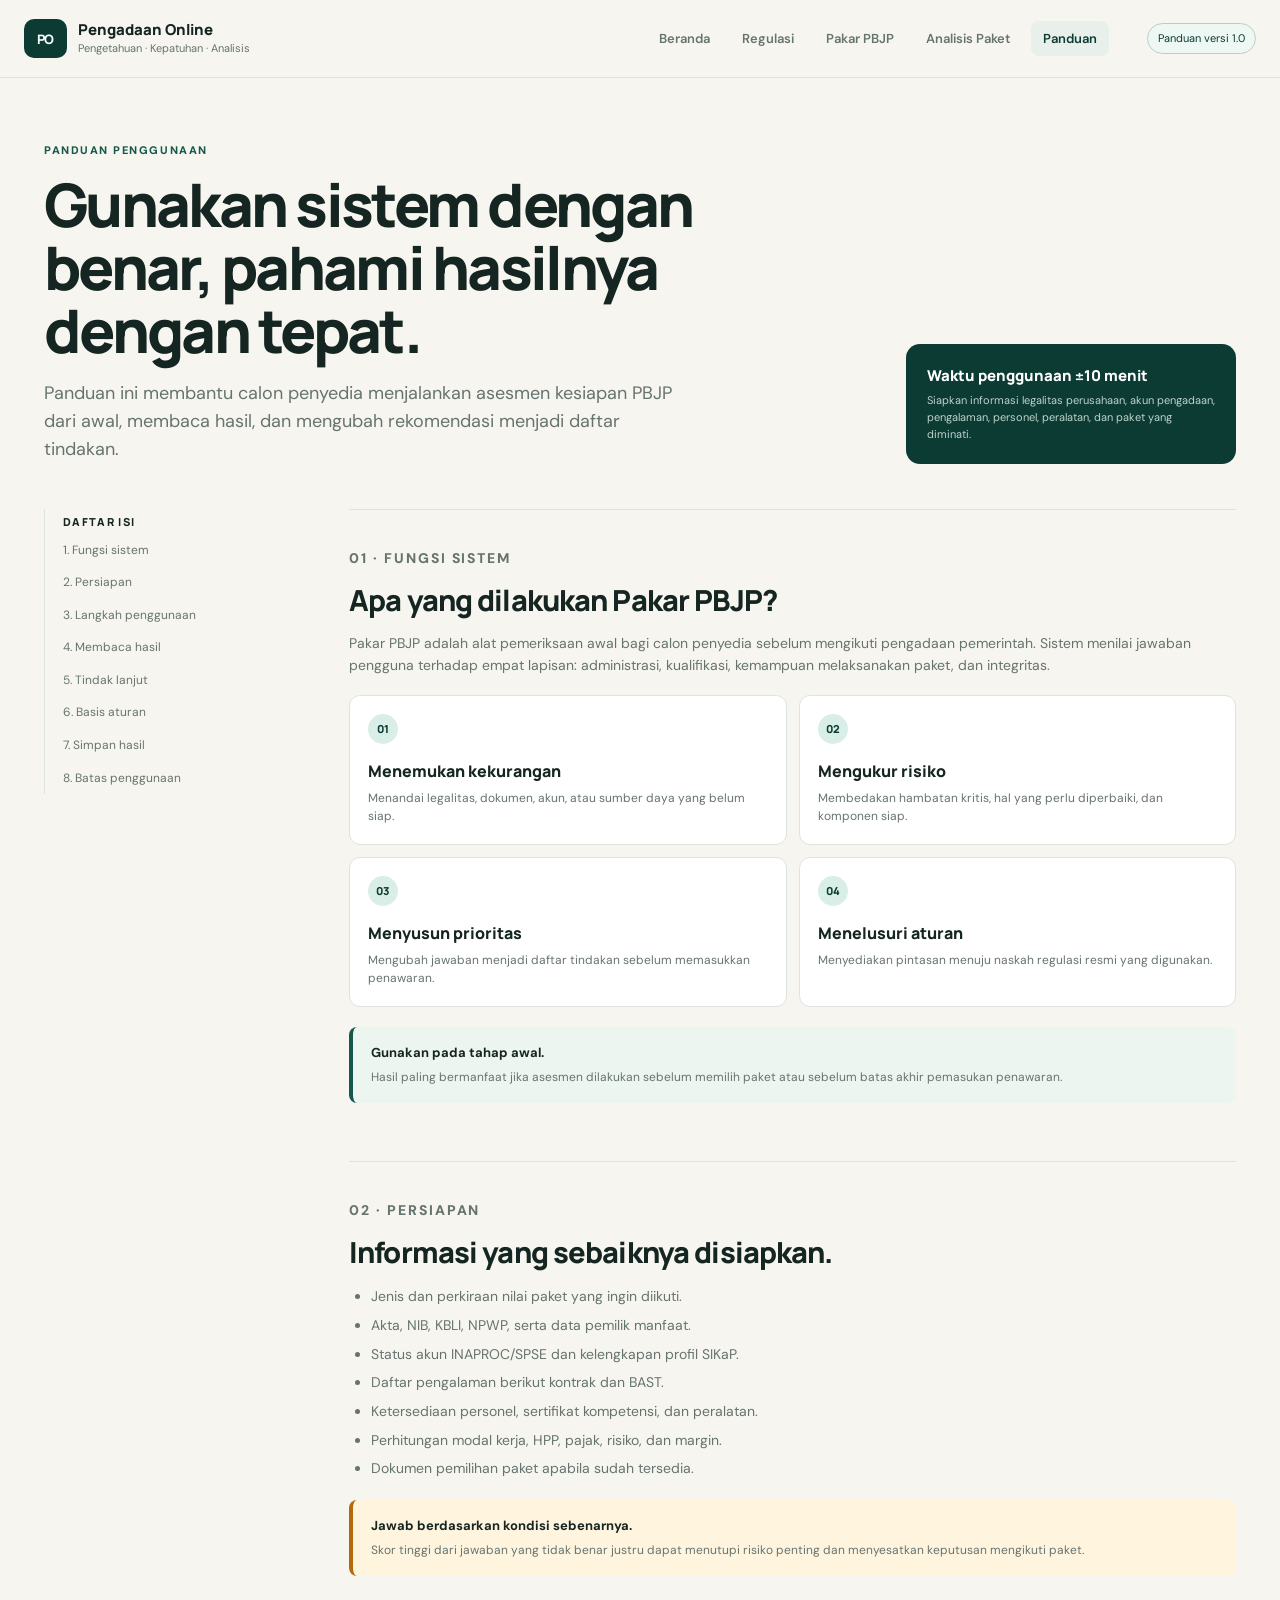
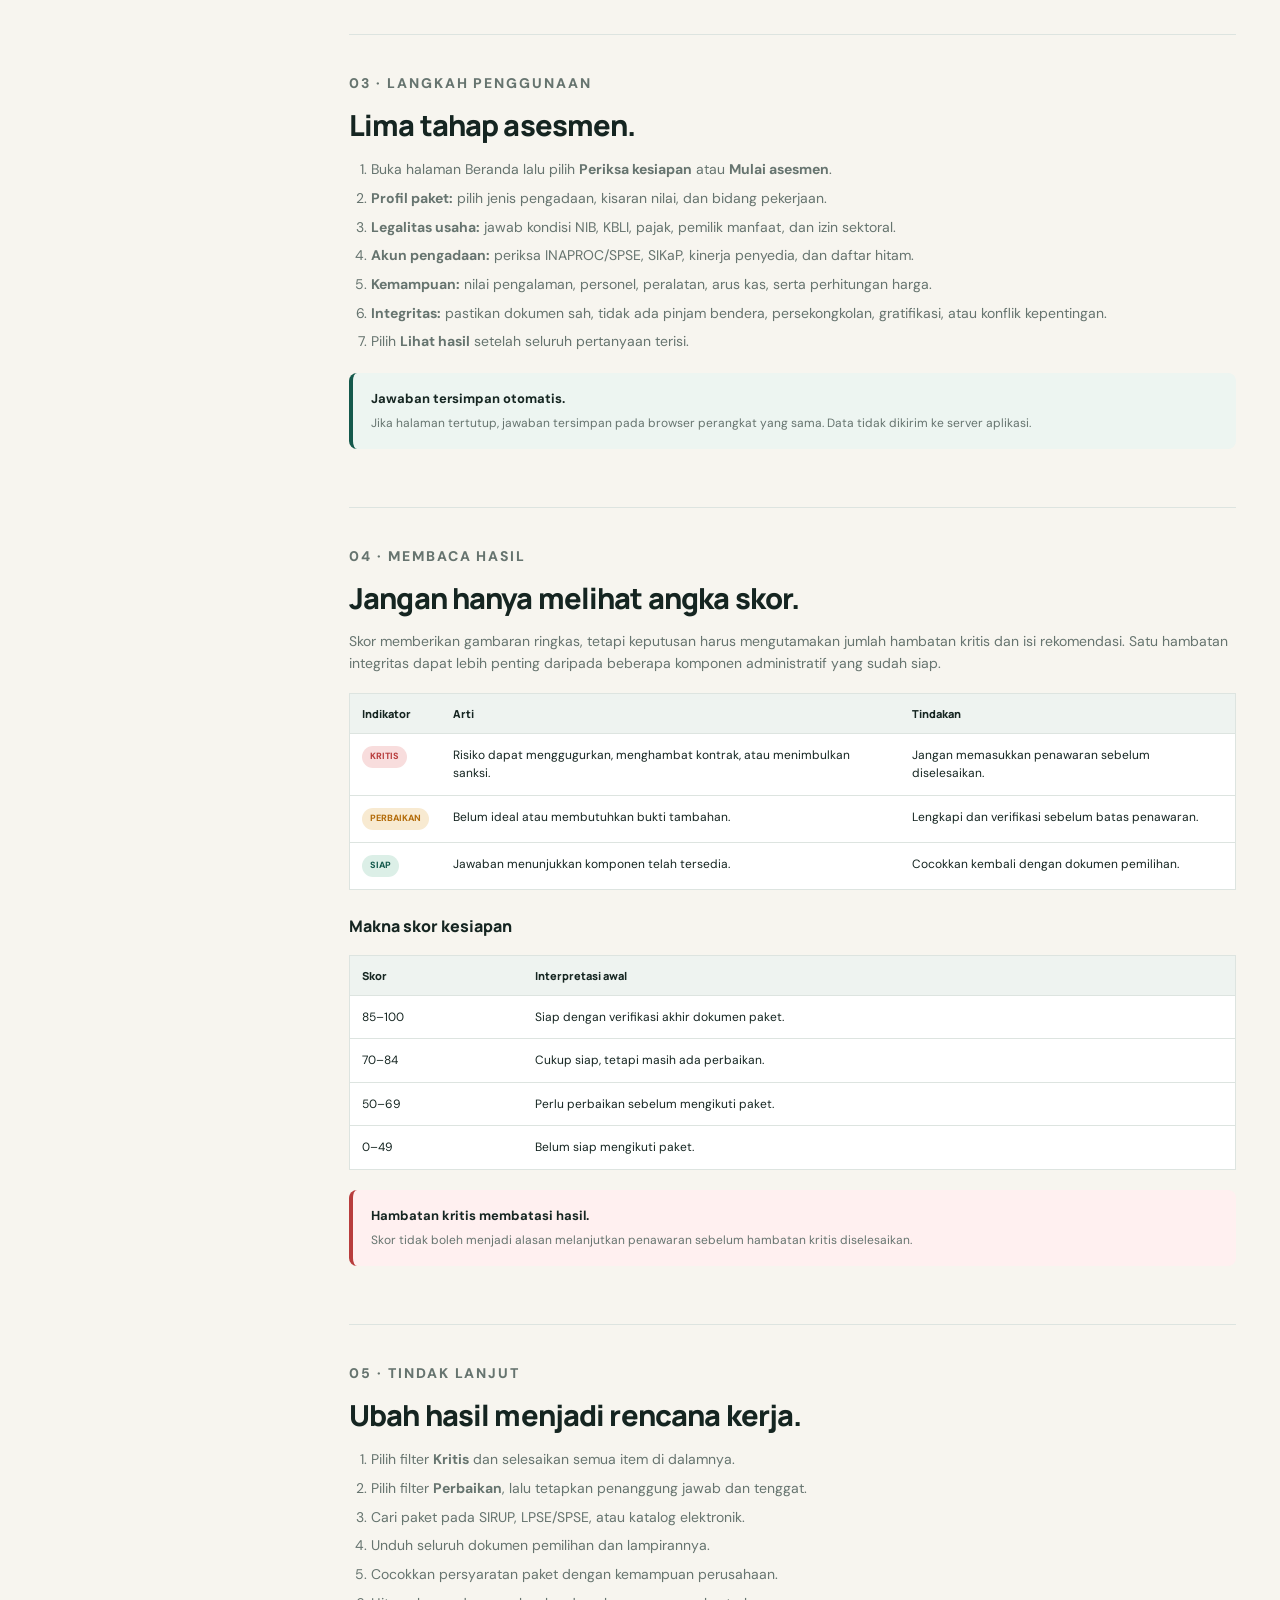
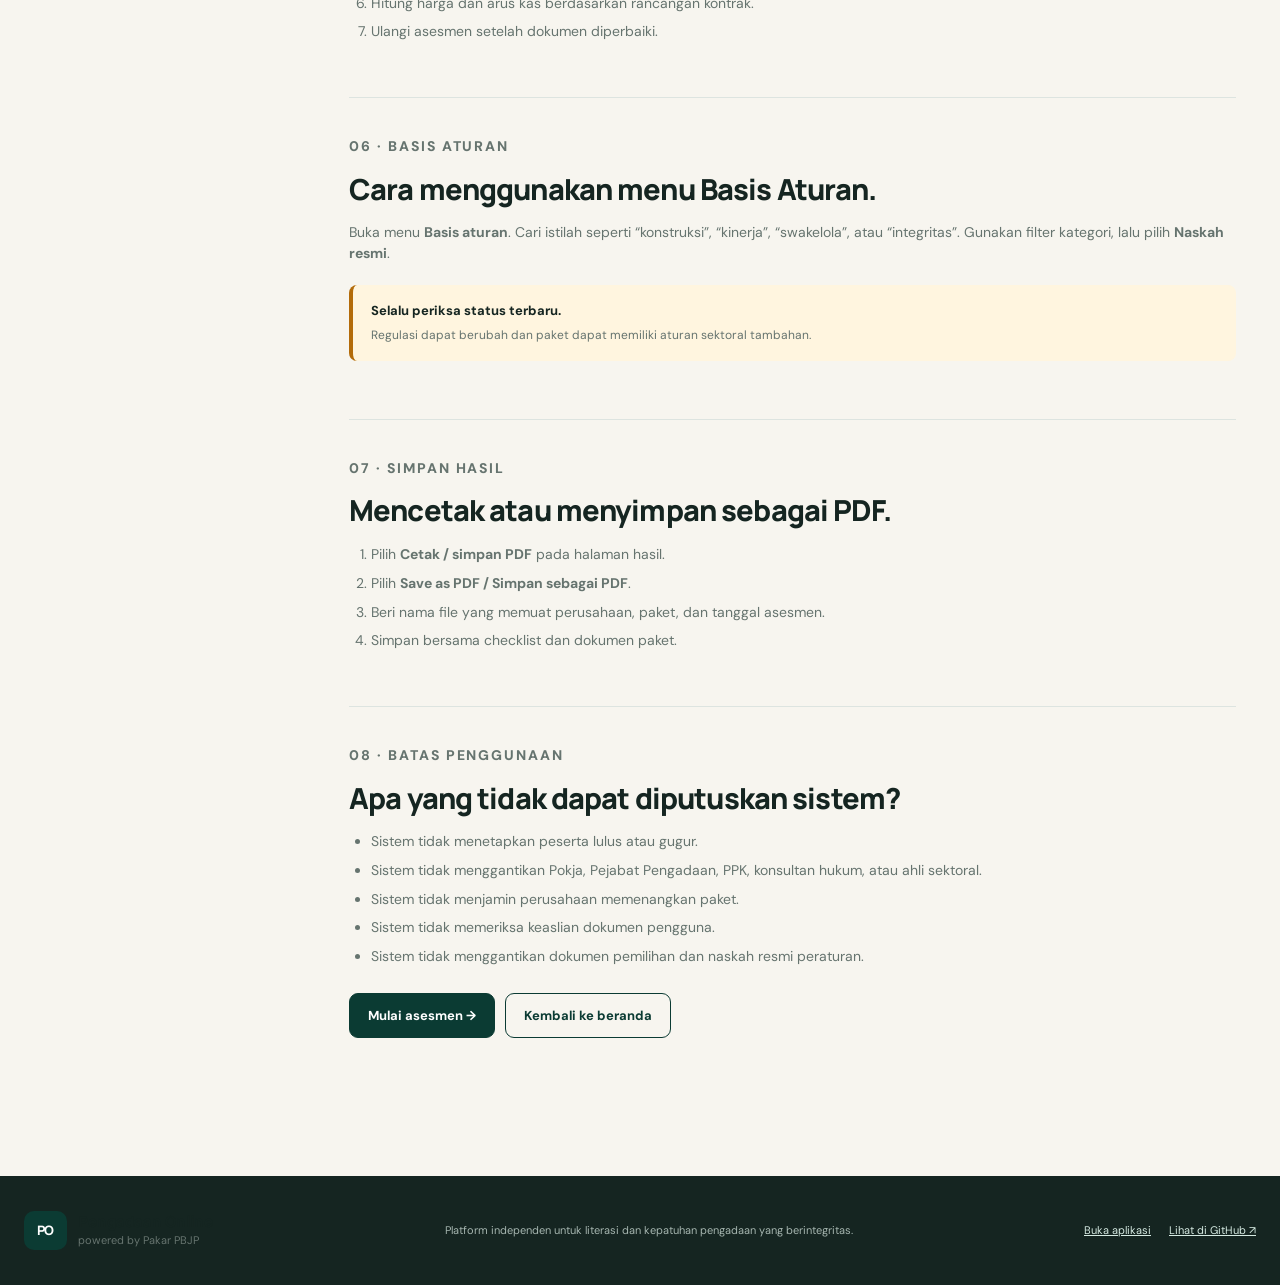
==== commit 2feee71d: "Samakan navigasi halaman panduan" ====
--- a/panduan.html
+++ b/panduan.html
@@ -20,7 +20,9 @@
     </a>
     <nav aria-label="Navigasi utama">
       <a class="nav-link" href="index.html">Beranda</a>
-      <a class="nav-link" href="index.html#assessment">Mulai asesmen</a>
+      <a class="nav-link" href="index.html#rules">Regulasi</a>
+      <a class="nav-link" href="index.html#assessment">Pakar PBJP</a>
+      <a class="nav-link" href="index.html#analyzer">Analisis Paket</a>
       <a class="nav-link active" href="panduan.html">Panduan</a>
     </nav>
     <span class="update-badge">Panduan versi 1.0</span>
